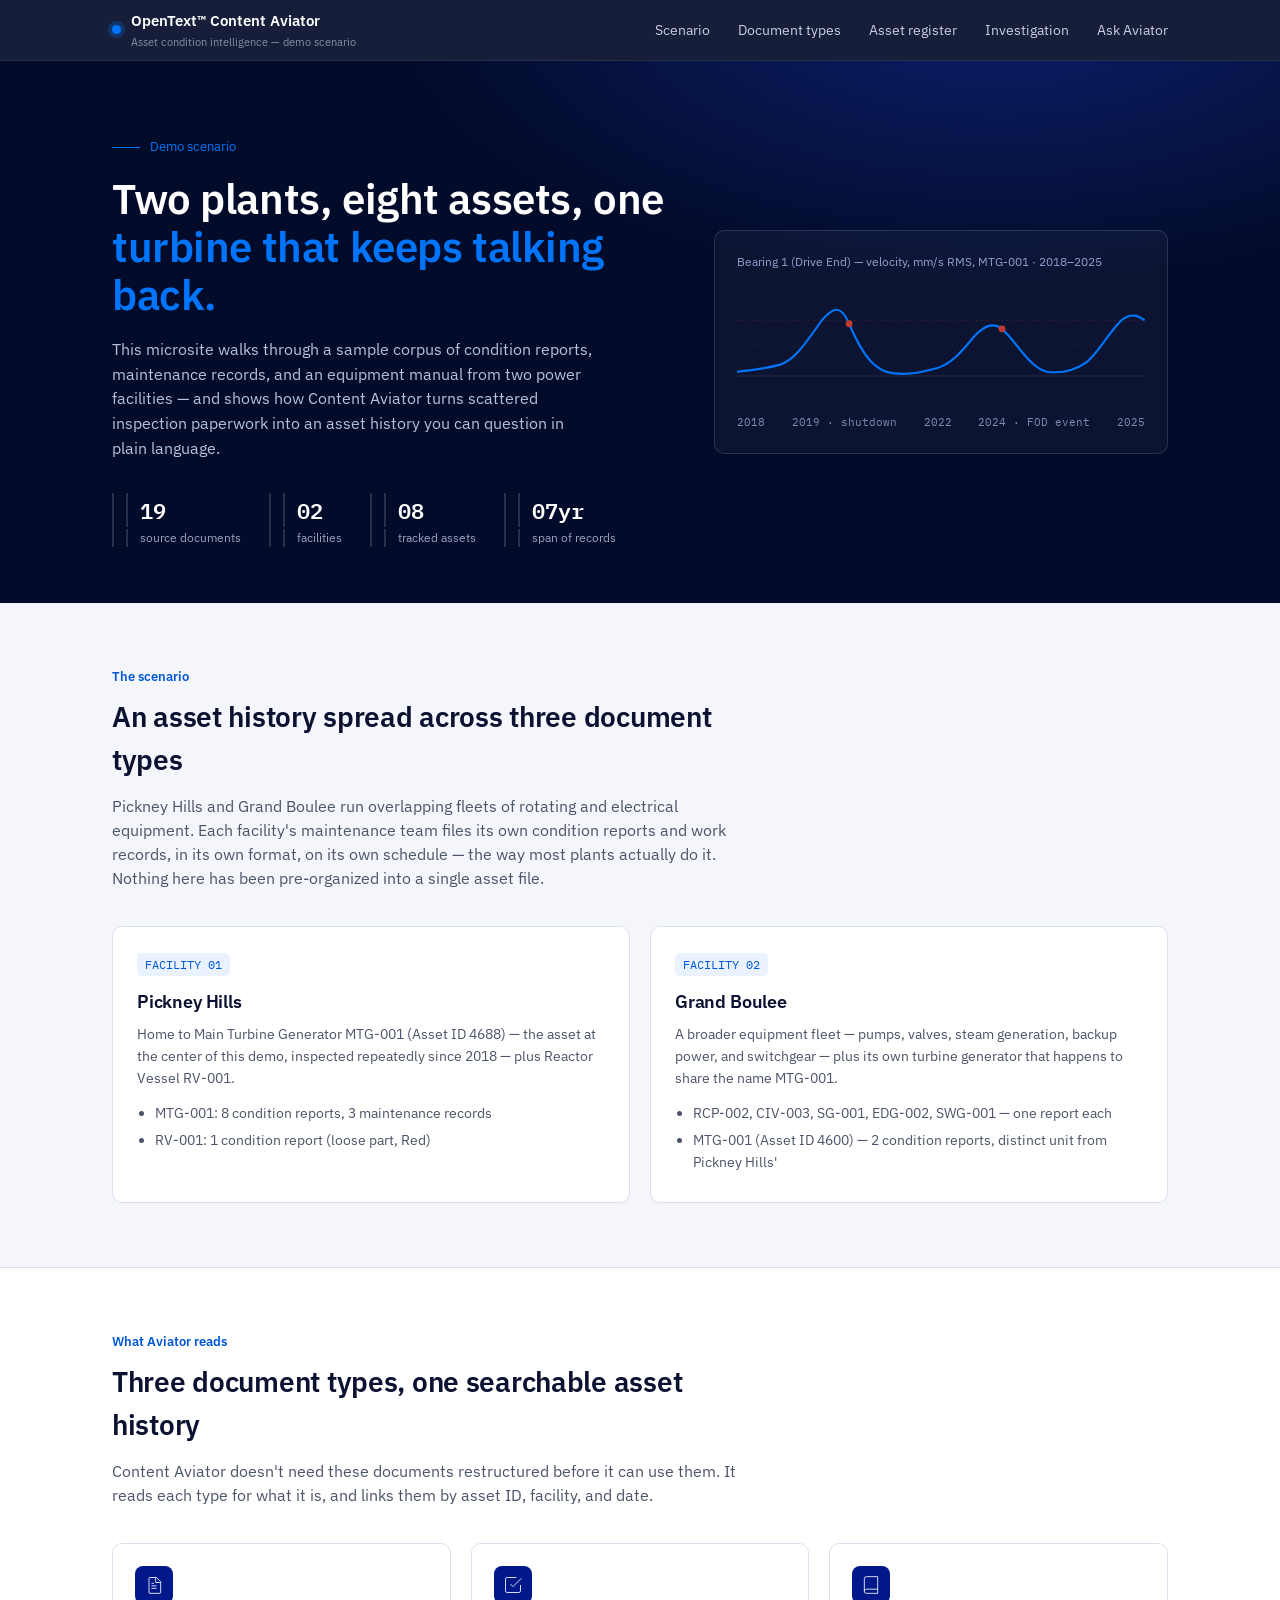
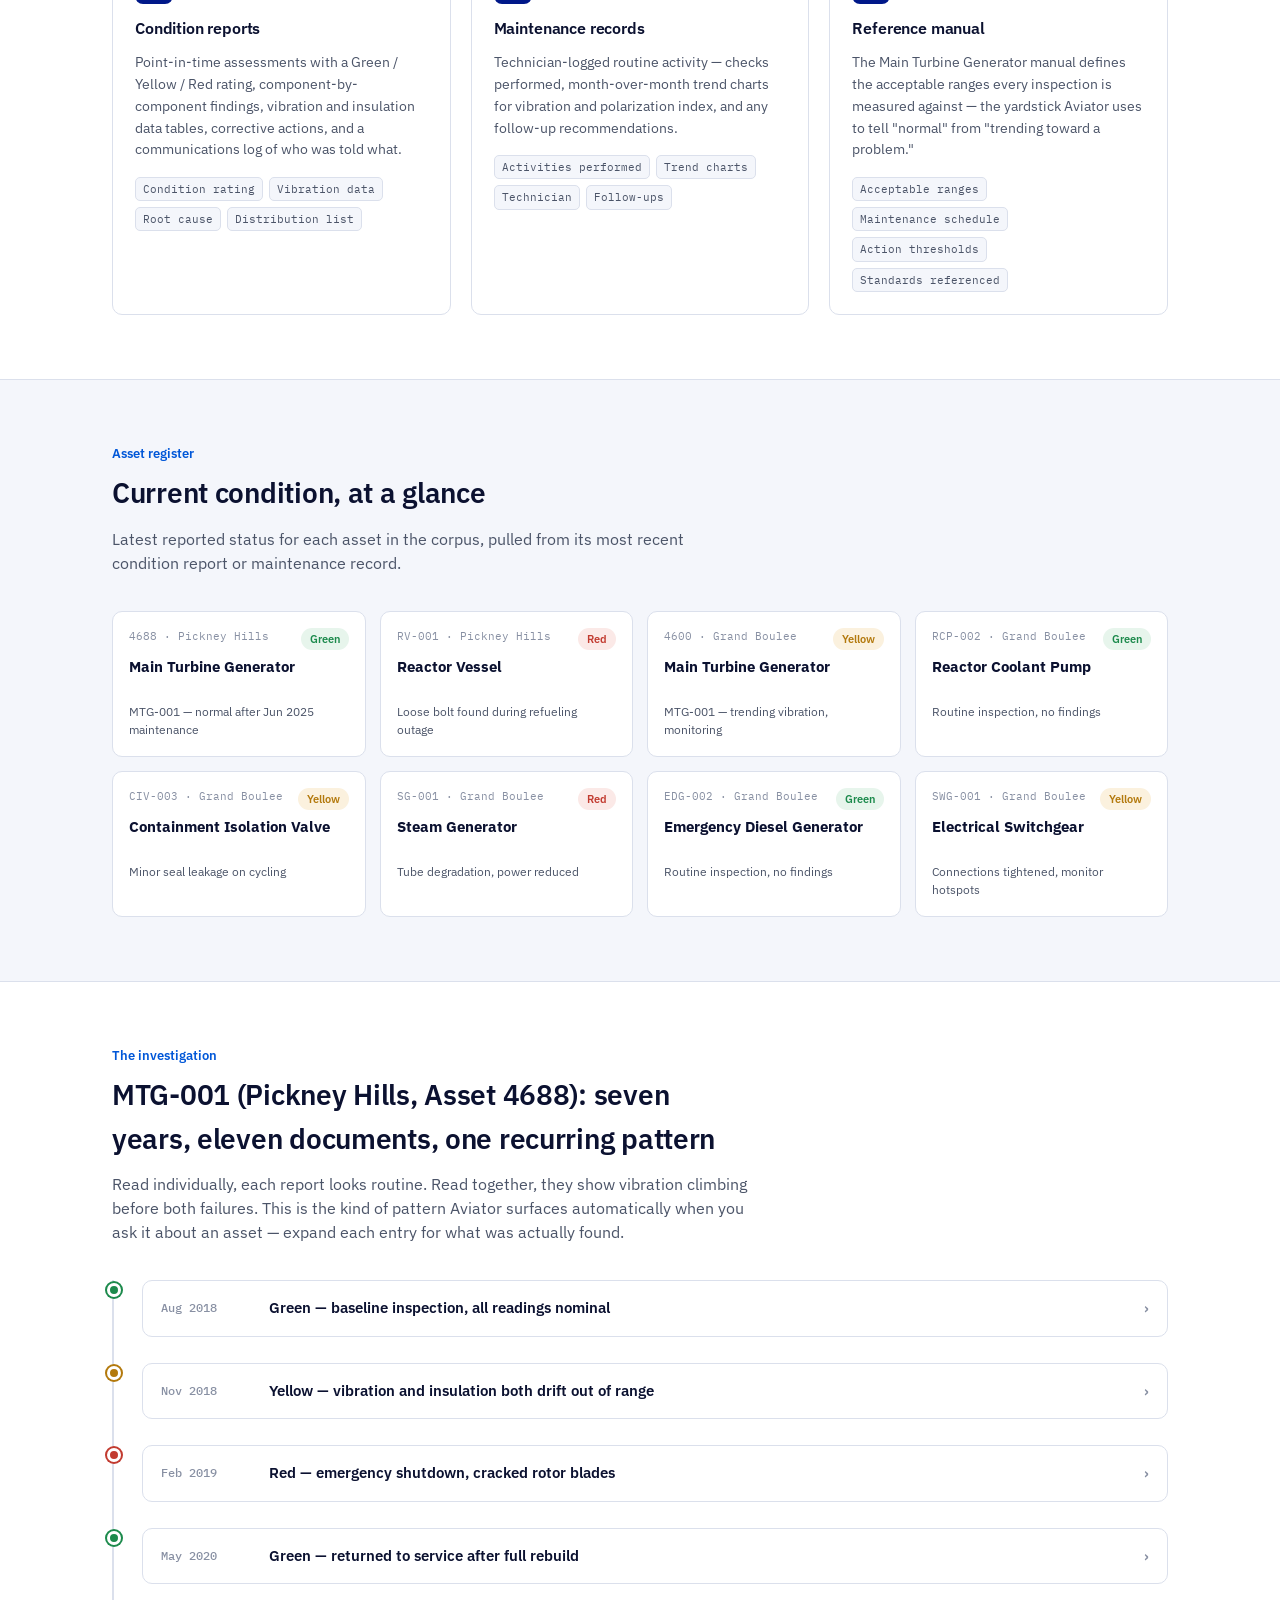
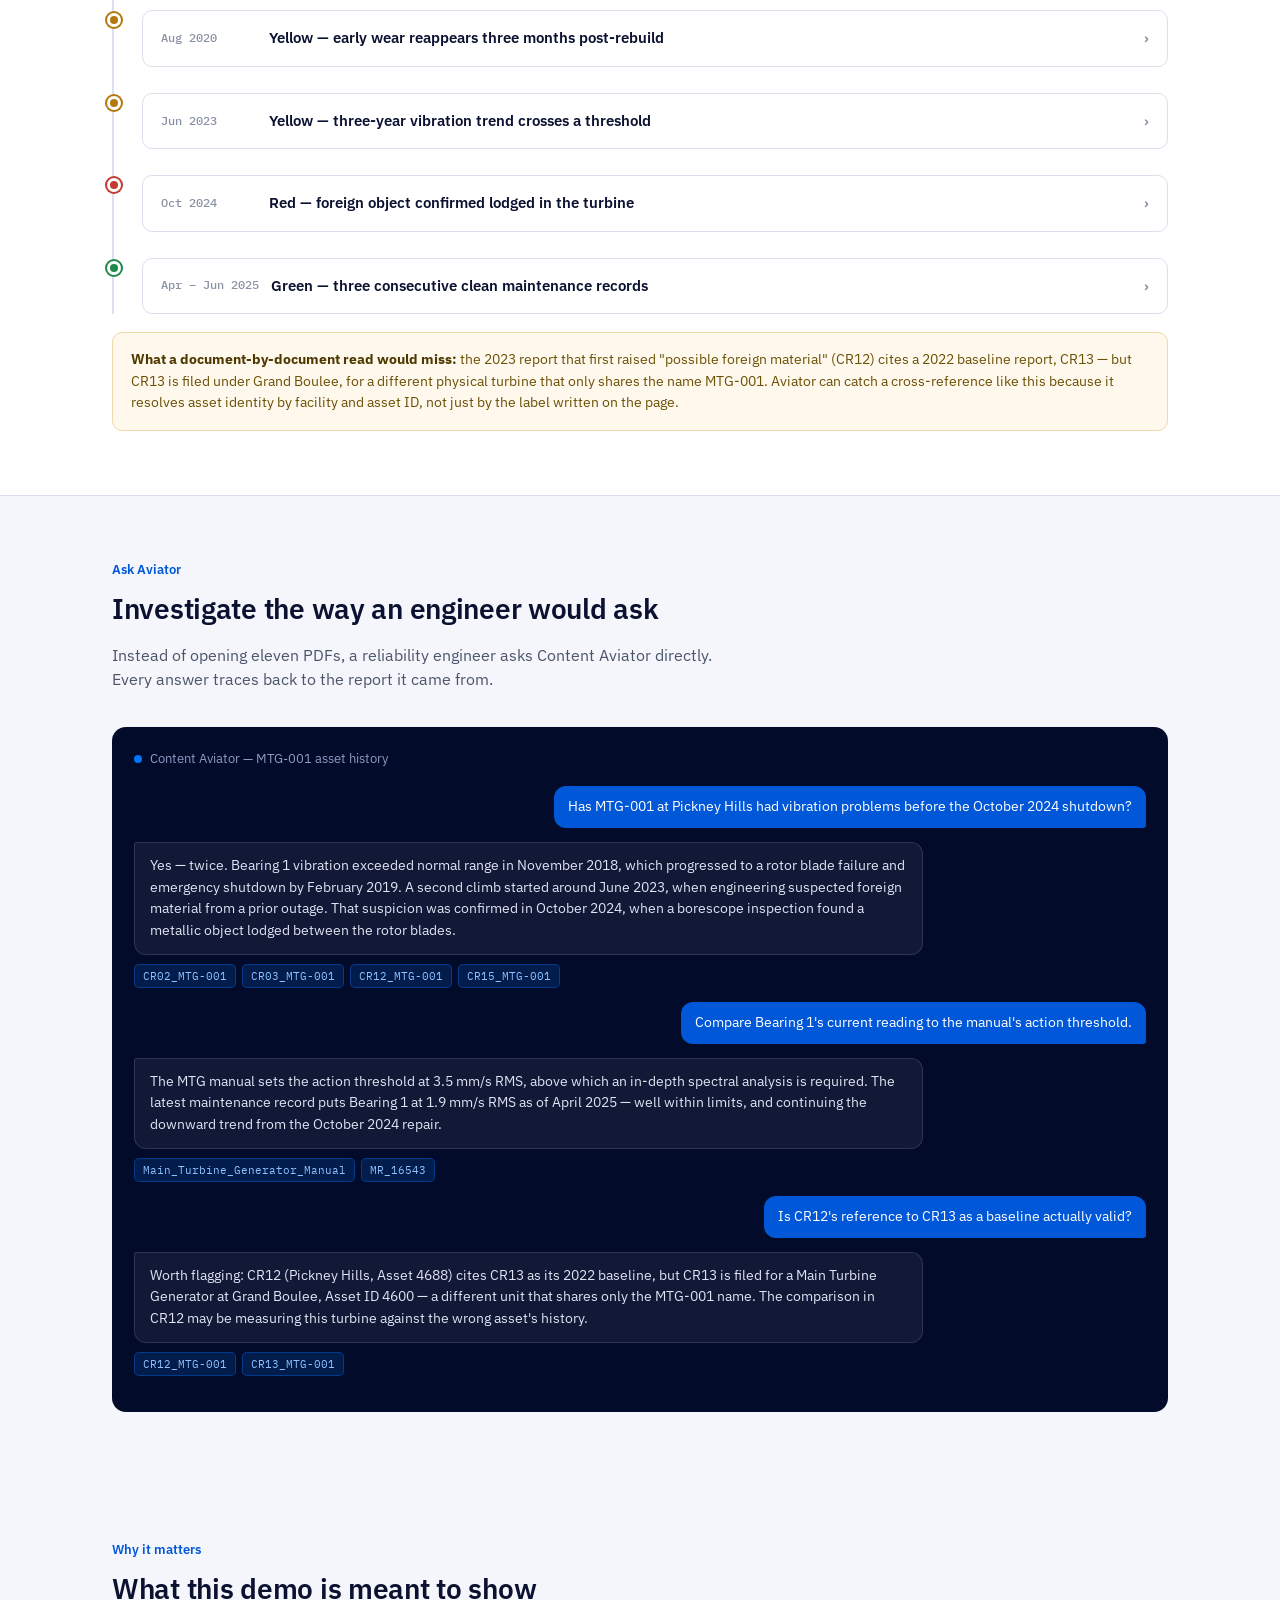
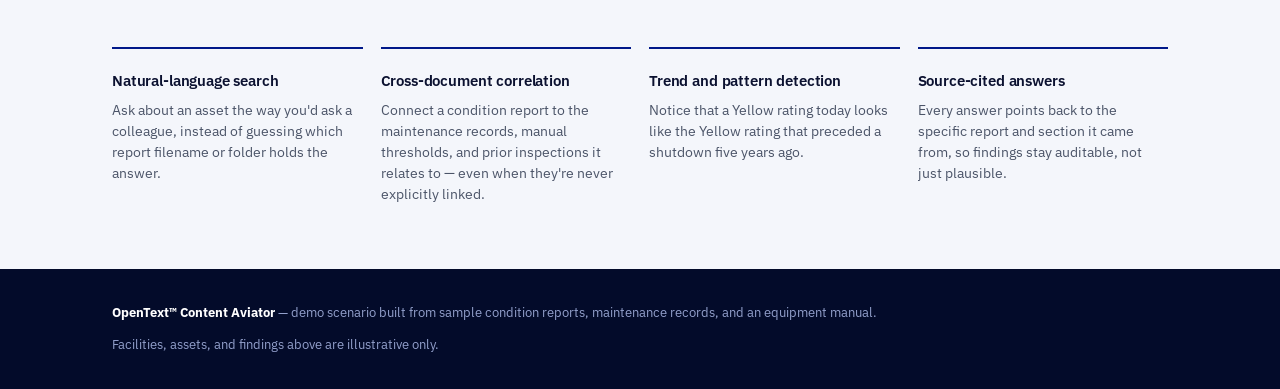
==== aviator-microsite.html @ 958cf238 "Initial commit." ====
<!DOCTYPE html>
<html lang="en">
<head>
<meta charset="UTF-8">
<meta name="viewport" content="width=device-width, initial-scale=1.0">
<title>Content Aviator · Asset Intelligence Demo</title>
<link rel="preconnect" href="https://fonts.googleapis.com">
<link rel="preconnect" href="https://fonts.gstatic.com" crossorigin>
<link href="https://fonts.googleapis.com/css2?family=IBM+Plex+Sans:wght@400;500;600;700&family=IBM+Plex+Mono:wght@400;500;600&display=swap" rel="stylesheet">
<style>
  :root{
    --navy-950:#030b2a;
    --navy-900:#001889;
    --blue-600:#0057d8;
    --blue-500:#0075fc;
    --ink:#0b1130;
    --slate-600:#4b5468;
    --slate-400:#8890a3;
    --slate-200:#dbe0ec;
    --bg:#f4f6fb;
    --panel:#ffffff;
    --green:#1c8a4c;
    --green-bg:#e7f5ec;
    --amber:#b3790c;
    --amber-bg:#fbf1de;
    --red:#c23b30;
    --red-bg:#fbe9e7;
    --radius:10px;
  }
  *{box-sizing:border-box;}
  html{scroll-behavior:smooth;}
  body{
    margin:0;
    font-family:'IBM Plex Sans', sans-serif;
    color:var(--ink);
    background:var(--bg);
    line-height:1.55;
  }
  .mono{font-family:'IBM Plex Mono', monospace;}
  a{color:inherit;}
  img{max-width:100%;}
  .wrap{max-width:1120px;margin:0 auto;padding:0 32px;}
  h1,h2,h3,h4{margin:0;font-weight:600;letter-spacing:-0.01em;}
  p{margin:0;}

  /* NAV */
  .nav{
    position:sticky; top:0; z-index:50;
    background:rgba(3,11,42,0.92);
    backdrop-filter:blur(6px);
    border-bottom:1px solid rgba(255,255,255,0.08);
  }
  .nav .wrap{display:flex; align-items:center; justify-content:space-between; height:60px;}
  .brand{display:flex; align-items:center; gap:10px; color:#fff; font-weight:600; font-size:15px;}
  .brand .dot{width:9px; height:9px; border-radius:50%; background:var(--blue-500); box-shadow:0 0 0 4px rgba(0,117,252,0.25);}
  .brand small{display:block; font-weight:400; color:var(--slate-400); font-size:11px; margin-top:1px;}
  .navlinks{display:flex; gap:28px; font-size:13.5px;}
  .navlinks a{color:#c9cee0; text-decoration:none;}
  .navlinks a:hover{color:#fff;}
  @media (max-width:760px){.navlinks{display:none;}}

  /* HERO */
  .hero{
    background:radial-gradient(1100px 500px at 78% -10%, #0a1f6b 0%, var(--navy-950) 55%), var(--navy-950);
    color:#fff;
    padding:76px 0 56px;
    position:relative;
    overflow:hidden;
  }
  .hero .wrap{display:grid; grid-template-columns:1.1fr 0.9fr; gap:48px; align-items:center;}
  @media (max-width:900px){.hero .wrap{grid-template-columns:1fr;}}
  .eyebrow-line{display:flex;align-items:center;gap:10px;color:var(--blue-500);font-size:13px;margin-bottom:18px;}
  .eyebrow-line .rule{width:28px;height:1px;background:var(--blue-500);}
  .hero h1{font-size:42px; line-height:1.14; max-width:560px;}
  .hero h1 span{color:var(--blue-500);}
  .hero p.sub{margin-top:18px; max-width:480px; color:#b9c0da; font-size:16px;}
  .hero-stats{display:flex; gap:28px; margin-top:32px; flex-wrap:wrap;}
  .hero-stats div{border-left:2px solid rgba(255,255,255,0.15); padding-left:12px;}
  .hero-stats .num{font-family:'IBM Plex Mono',monospace; font-size:22px; font-weight:600;}
  .hero-stats .lbl{font-size:12px; color:#9aa2c0; margin-top:2px;}

  .scope-panel{
    background:rgba(255,255,255,0.04);
    border:1px solid rgba(255,255,255,0.12);
    border-radius:var(--radius);
    padding:22px;
  }
  .scope-panel .cap{font-size:12px; color:#93a0cc; text-transform:none; margin-bottom:14px;}
  .waveform{width:100%; height:120px; display:block;}
  .scope-legend{display:flex; justify-content:space-between; font-family:'IBM Plex Mono',monospace; font-size:11px; color:#7f8ab0; margin-top:8px;}

  /* SECTION shared */
  section{padding:64px 0;}
  .section-head{max-width:640px; margin-bottom:36px;}
  .kicker{font-size:12.5px; color:var(--blue-600); font-weight:600; margin-bottom:8px;}
  .section-head h2{font-size:28px;}
  .section-head p{margin-top:12px; color:var(--slate-600); font-size:15.5px;}

  /* SCENARIO */
  .facility-grid{display:grid; grid-template-columns:1fr 1fr; gap:20px;}
  @media (max-width:760px){.facility-grid{grid-template-columns:1fr;}}
  .facility-card{background:var(--panel); border:1px solid var(--slate-200); border-radius:var(--radius); padding:24px;}
  .facility-card h3{font-size:18px;}
  .facility-card .tag{display:inline-block; font-size:11.5px; font-family:'IBM Plex Mono',monospace; color:var(--blue-600); background:#eaf2ff; padding:3px 8px; border-radius:5px; margin-bottom:12px;}
  .facility-card ul{margin:14px 0 0; padding-left:18px; color:var(--slate-600); font-size:14px;}
  .facility-card li{margin-bottom:5px;}

  /* DOC TYPES */
  .doctype-grid{display:grid; grid-template-columns:repeat(3,1fr); gap:20px;}
  @media (max-width:900px){.doctype-grid{grid-template-columns:1fr;}}
  .doctype-card{background:var(--panel); border:1px solid var(--slate-200); border-radius:var(--radius); padding:22px; display:flex; flex-direction:column; gap:12px;}
  .doctype-card .icon{width:38px;height:38px;border-radius:8px;background:var(--navy-900);display:flex;align-items:center;justify-content:center;}
  .doctype-card .icon svg{width:20px;height:20px;stroke:#fff;fill:none;}
  .doctype-card h4{font-size:16px;}
  .doctype-card p{color:var(--slate-600); font-size:14px;}
  .doctype-card .fields{display:flex; flex-wrap:wrap; gap:6px; margin-top:4px;}
  .doctype-card .fields span{font-family:'IBM Plex Mono',monospace; font-size:10.5px; background:var(--bg); border:1px solid var(--slate-200); color:var(--slate-600); padding:3px 7px; border-radius:5px;}

  /* ASSET REGISTER */
  .asset-grid{display:grid; grid-template-columns:repeat(4,1fr); gap:14px;}
  @media (max-width:900px){.asset-grid{grid-template-columns:repeat(2,1fr);}}
  @media (max-width:560px){.asset-grid{grid-template-columns:1fr;}}
  .asset-card{background:var(--panel); border:1px solid var(--slate-200); border-radius:var(--radius); padding:16px; position:relative;}
  .asset-card .top{display:flex; justify-content:space-between; align-items:flex-start;}
  .asset-card .id{font-family:'IBM Plex Mono',monospace; font-size:11px; color:var(--slate-400);}
  .asset-card h5{font-size:14.5px; margin-top:6px;}
  .asset-card .facility{font-size:12px; color:var(--slate-600); margin-top:2px;}
  .chip{font-size:10.5px; font-weight:600; padding:3px 9px; border-radius:20px; white-space:nowrap;}
  .chip.green{background:var(--green-bg); color:var(--green);}
  .chip.yellow{background:var(--amber-bg); color:var(--amber);}
  .chip.red{background:var(--red-bg); color:var(--red);}

  /* TIMELINE */
  .timeline{position:relative; margin-top:8px; padding-left:28px; border-left:2px solid var(--slate-200);}
  .t-item{position:relative; padding-bottom:26px;}
  .t-item:last-child{padding-bottom:0;}
  .t-dot{position:absolute; left:-35px; top:3px; width:14px; height:14px; border-radius:50%; border:3px solid #fff; box-shadow:0 0 0 2px currentColor;}
  .t-dot.green{color:var(--green); background:var(--green);}
  .t-dot.yellow{color:var(--amber); background:var(--amber);}
  .t-dot.red{color:var(--red); background:var(--red);}
  .t-card{background:var(--panel); border:1px solid var(--slate-200); border-radius:var(--radius); padding:16px 18px;}
  .t-card summary{cursor:pointer; list-style:none; display:flex; justify-content:space-between; align-items:center; gap:12px; font-weight:600; font-size:14.5px;}
  .t-card summary::-webkit-details-marker{display:none;}
  .t-card summary .date{font-family:'IBM Plex Mono',monospace; font-weight:500; font-size:12px; color:var(--slate-400); min-width:96px;}
  .t-card summary .title{flex:1;}
  .t-card summary .arrow{transition:transform .18s ease; color:var(--slate-400);}
  .t-card[open] summary .arrow{transform:rotate(90deg);}
  .t-card .body{margin-top:12px; padding-top:12px; border-top:1px solid var(--slate-200); color:var(--slate-600); font-size:14px;}
  .t-card .body .src{display:inline-block; margin-top:10px; font-family:'IBM Plex Mono',monospace; font-size:11px; color:var(--blue-600); background:#eaf2ff; padding:3px 8px; border-radius:5px;}
  .callout{margin-top:18px; background:#fff8ec; border:1px solid #f0d9a8; border-radius:var(--radius); padding:16px 18px; font-size:14px; color:#6b5006;}
  .callout b{color:#4d3900;}

  /* AVIATOR CHAT */
  .chat-shell{background:var(--navy-950); border-radius:14px; padding:22px; color:#fff;}
  .chat-shell .chat-top{display:flex; align-items:center; gap:8px; margin-bottom:18px; font-size:12.5px; color:#8f9ac2;}
  .chat-shell .chat-top .dot{width:8px;height:8px;border-radius:50%;background:var(--blue-500);}
  .msg{max-width:78%; margin-bottom:14px; font-size:14px;}
  .msg.user{margin-left:auto; text-align:right;}
  .msg.user .bubble{background:var(--blue-600); color:#fff; border-radius:12px 12px 3px 12px; padding:10px 14px; display:inline-block; text-align:left;}
  .msg.bot .bubble{background:rgba(255,255,255,0.06); border:1px solid rgba(255,255,255,0.12); border-radius:3px 12px 12px 12px; padding:12px 15px; color:#dfe3f3;}
  .msg.bot .cites{margin-top:9px; display:flex; gap:6px; flex-wrap:wrap;}
  .msg.bot .cites span{font-family:'IBM Plex Mono',monospace; font-size:10.5px; background:rgba(0,117,252,0.16); color:#8fc2ff; padding:3px 8px; border-radius:5px; border:1px solid rgba(0,117,252,0.35);}

  /* CAPABILITIES */
  .cap-grid{display:grid; grid-template-columns:repeat(4,1fr); gap:18px;}
  @media (max-width:900px){.cap-grid{grid-template-columns:repeat(2,1fr);}}
  @media (max-width:560px){.cap-grid{grid-template-columns:1fr;}}
  .cap-card{padding:20px 0 0; border-top:2px solid var(--navy-900);}
  .cap-card h4{font-size:15px; margin-bottom:8px;}
  .cap-card p{font-size:13.5px; color:var(--slate-600);}

  footer{background:var(--navy-950); color:#93a0cc; padding:34px 0; font-size:13px;}
  footer .wrap{display:flex; justify-content:space-between; align-items:center; flex-wrap:wrap; gap:12px;}
  footer strong{color:#fff;}
</style>
</head>
<body>

<nav class="nav">
  <div class="wrap">
    <div class="brand"><span class="dot"></span><div>OpenText™ Content Aviator<small>Asset condition intelligence — demo scenario</small></div></div>
    <div class="navlinks">
      <a href="#scenario">Scenario</a>
      <a href="#documents">Document types</a>
      <a href="#register">Asset register</a>
      <a href="#timeline">Investigation</a>
      <a href="#ask">Ask Aviator</a>
    </div>
  </div>
</nav>

<header class="hero">
  <div class="wrap">
    <div>
      <div class="eyebrow-line"><span class="rule"></span>Demo scenario</div>
      <h1>Two plants, eight assets, one <span>turbine that keeps talking back.</span></h1>
      <p class="sub">This microsite walks through a sample corpus of condition reports, maintenance records, and an equipment manual from two power facilities — and shows how Content Aviator turns scattered inspection paperwork into an asset history you can question in plain language.</p>
      <div class="hero-stats">
        <div><div class="num">19</div><div class="lbl">source documents</div></div>
        <div><div class="num">02</div><div class="lbl">facilities</div></div>
        <div><div class="num">08</div><div class="lbl">tracked assets</div></div>
        <div><div class="num">07yr</div><div class="lbl">span of records</div></div>
      </div>
    </div>
    <div class="scope-panel">
      <div class="cap">Bearing 1 (Drive End) — velocity, mm/s RMS, MTG-001 · 2018–2025</div>
      <svg class="waveform" viewBox="0 0 480 140" preserveAspectRatio="none">
        <line x1="0" y1="105" x2="480" y2="105" stroke="rgba(255,255,255,0.12)" stroke-width="1"/>
        <line x1="0" y1="70" x2="480" y2="70" stroke="rgba(255,255,255,0.08)" stroke-width="1" stroke-dasharray="2 4"/>
        <line x1="0" y1="40" x2="480" y2="40" stroke="rgba(200,60,45,0.35)" stroke-width="1" stroke-dasharray="2 4"/>
        <!-- trace: readings roughly 2.1,3.2(spike),(post-repair)2.0,2.7,3.1(spike),1.9(repair) -->
        <path d="M0,100 C20,98 35,96 50,92 C70,86 85,60 100,40 C112,26 122,20 132,44 C150,86 165,100 185,102
                 C205,104 220,100 235,96 C255,90 268,72 280,58 C292,46 302,42 312,50 C330,66 345,96 365,100
                 C380,102 395,100 410,90 C425,80 440,50 455,38 C465,32 472,34 480,40"
              fill="none" stroke="#0075fc" stroke-width="2.5"/>
        <circle cx="132" cy="44" r="4" fill="#c23b30"/>
        <circle cx="312" cy="50" r="4" fill="#c23b30"/>
      </svg>
      <div class="scope-legend"><span>2018</span><span>2019 · shutdown</span><span>2022</span><span>2024 · FOD event</span><span>2025</span></div>
    </div>
  </div>
</header>

<main>

  <section id="scenario">
    <div class="wrap">
      <div class="section-head">
        <div class="kicker">The scenario</div>
        <h2>An asset history spread across three document types</h2>
        <p>Pickney Hills and Grand Boulee run overlapping fleets of rotating and electrical equipment. Each facility's maintenance team files its own condition reports and work records, in its own format, on its own schedule — the way most plants actually do it. Nothing here has been pre-organized into a single asset file.</p>
      </div>
      <div class="facility-grid">
        <div class="facility-card">
          <span class="tag">FACILITY 01</span>
          <h3>Pickney Hills</h3>
          <p style="color:var(--slate-600); font-size:14px; margin-top:8px;">Home to Main Turbine Generator MTG-001 (Asset ID 4688) — the asset at the center of this demo, inspected repeatedly since 2018 — plus Reactor Vessel RV-001.</p>
          <ul>
            <li>MTG-001: 8 condition reports, 3 maintenance records</li>
            <li>RV-001: 1 condition report (loose part, Red)</li>
          </ul>
        </div>
        <div class="facility-card">
          <span class="tag">FACILITY 02</span>
          <h3>Grand Boulee</h3>
          <p style="color:var(--slate-600); font-size:14px; margin-top:8px;">A broader equipment fleet — pumps, valves, steam generation, backup power, and switchgear — plus its own turbine generator that happens to share the name MTG-001.</p>
          <ul>
            <li>RCP-002, CIV-003, SG-001, EDG-002, SWG-001 — one report each</li>
            <li>MTG-001 (Asset ID 4600) — 2 condition reports, distinct unit from Pickney Hills'</li>
          </ul>
        </div>
      </div>
    </div>
  </section>

  <section id="documents" style="background:var(--panel); border-top:1px solid var(--slate-200); border-bottom:1px solid var(--slate-200);">
    <div class="wrap">
      <div class="section-head">
        <div class="kicker">What Aviator reads</div>
        <h2>Three document types, one searchable asset history</h2>
        <p>Content Aviator doesn't need these documents restructured before it can use them. It reads each type for what it is, and links them by asset ID, facility, and date.</p>
      </div>
      <div class="doctype-grid">
        <div class="doctype-card">
          <div class="icon"><svg viewBox="0 0 24 24"><path d="M7 3h8l5 5v13a1 1 0 0 1-1 1H7a1 1 0 0 1-1-1V4a1 1 0 0 1 1-1z"/><path d="M14 3v6h6"/><path d="M9 13h6M9 16h6M9 10h3"/></svg></div>
          <h4>Condition reports</h4>
          <p>Point-in-time assessments with a Green / Yellow / Red rating, component-by-component findings, vibration and insulation data tables, corrective actions, and a communications log of who was told what.</p>
          <div class="fields"><span>Condition rating</span><span>Vibration data</span><span>Root cause</span><span>Distribution list</span></div>
        </div>
        <div class="doctype-card">
          <div class="icon"><svg viewBox="0 0 24 24"><path d="M9 11l3 3L22 4"/><path d="M21 12v7a2 2 0 0 1-2 2H5a2 2 0 0 1-2-2V5a2 2 0 0 1 2-2h11"/></svg></div>
          <h4>Maintenance records</h4>
          <p>Technician-logged routine activity — checks performed, month-over-month trend charts for vibration and polarization index, and any follow-up recommendations.</p>
          <div class="fields"><span>Activities performed</span><span>Trend charts</span><span>Technician</span><span>Follow-ups</span></div>
        </div>
        <div class="doctype-card">
          <div class="icon"><svg viewBox="0 0 24 24"><path d="M4 19.5A2.5 2.5 0 0 1 6.5 17H20"/><path d="M6.5 2H20v20H6.5A2.5 2.5 0 0 1 4 19.5v-15A2.5 2.5 0 0 1 6.5 2z"/></svg></div>
          <h4>Reference manual</h4>
          <p>The Main Turbine Generator manual defines the acceptable ranges every inspection is measured against — the yardstick Aviator uses to tell "normal" from "trending toward a problem."</p>
          <div class="fields"><span>Acceptable ranges</span><span>Maintenance schedule</span><span>Action thresholds</span><span>Standards referenced</span></div>
        </div>
      </div>
    </div>
  </section>

  <section id="register">
    <div class="wrap">
      <div class="section-head">
        <div class="kicker">Asset register</div>
        <h2>Current condition, at a glance</h2>
        <p>Latest reported status for each asset in the corpus, pulled from its most recent condition report or maintenance record.</p>
      </div>
      <div class="asset-grid">
        <div class="asset-card"><div class="top"><span class="id">4688 · Pickney Hills</span><span class="chip green">Green</span></div><h5>Main Turbine Generator</h5><div class="facility">MTG-001 — normal after Jun 2025 maintenance</div></div>
        <div class="asset-card"><div class="top"><span class="id">RV-001 · Pickney Hills</span><span class="chip red">Red</span></div><h5>Reactor Vessel</h5><div class="facility">Loose bolt found during refueling outage</div></div>
        <div class="asset-card"><div class="top"><span class="id">4600 · Grand Boulee</span><span class="chip yellow">Yellow</span></div><h5>Main Turbine Generator</h5><div class="facility">MTG-001 — trending vibration, monitoring</div></div>
        <div class="asset-card"><div class="top"><span class="id">RCP-002 · Grand Boulee</span><span class="chip green">Green</span></div><h5>Reactor Coolant Pump</h5><div class="facility">Routine inspection, no findings</div></div>
        <div class="asset-card"><div class="top"><span class="id">CIV-003 · Grand Boulee</span><span class="chip yellow">Yellow</span></div><h5>Containment Isolation Valve</h5><div class="facility">Minor seal leakage on cycling</div></div>
        <div class="asset-card"><div class="top"><span class="id">SG-001 · Grand Boulee</span><span class="chip red">Red</span></div><h5>Steam Generator</h5><div class="facility">Tube degradation, power reduced</div></div>
        <div class="asset-card"><div class="top"><span class="id">EDG-002 · Grand Boulee</span><span class="chip green">Green</span></div><h5>Emergency Diesel Generator</h5><div class="facility">Routine inspection, no findings</div></div>
        <div class="asset-card"><div class="top"><span class="id">SWG-001 · Grand Boulee</span><span class="chip yellow">Yellow</span></div><h5>Electrical Switchgear</h5><div class="facility">Connections tightened, monitor hotspots</div></div>
      </div>
    </div>
  </section>

  <section id="timeline" style="background:var(--panel); border-top:1px solid var(--slate-200); border-bottom:1px solid var(--slate-200);">
    <div class="wrap">
      <div class="section-head">
        <div class="kicker">The investigation</div>
        <h2>MTG-001 (Pickney Hills, Asset 4688): seven years, eleven documents, one recurring pattern</h2>
        <p>Read individually, each report looks routine. Read together, they show vibration climbing before both failures. This is the kind of pattern Aviator surfaces automatically when you ask it about an asset — expand each entry for what was actually found.</p>
      </div>

      <div class="timeline">
        <div class="t-item"><span class="t-dot green"></span>
          <details class="t-card"><summary><span class="date">Aug 2018</span><span class="title">Green — baseline inspection, all readings nominal</span><span class="arrow">›</span></summary>
            <div class="body">Rotor blades, stator windings, bearings, and seals all within normal limits. Bearing 1 vibration: 2.1 mm/s RMS. Establishes the healthy baseline everything after it is measured against.<span class="src">CR01_MTG-001</span></div>
          </details>
        </div>
        <div class="t-item"><span class="t-dot yellow"></span>
          <details class="t-card"><summary><span class="date">Nov 2018</span><span class="title">Yellow — vibration and insulation both drift out of range</span><span class="arrow">›</span></summary>
            <div class="body">Bearing 1 vibration rises to 3.2 mm/s RMS; stator insulation resistance drops below the acceptable threshold on all three phases. Follow-up testing and a heat-exchanger cleaning are scheduled.<span class="src">CR02_MTG-001</span></div>
          </details>
        </div>
        <div class="t-item"><span class="t-dot red"></span>
          <details class="t-card"><summary><span class="date">Feb 2019</span><span class="title">Red — emergency shutdown, cracked rotor blades</span><span class="arrow">›</span></summary>
            <div class="body">The Yellow trend from November progressed to visible cracks in multiple rotor blades, overheated stator insulation, and cavitation damage in the cooling system. Unit shut down; full rotor, stator, and bearing replacement ordered.<span class="src">CR03_MTG-001</span></div>
          </details>
        </div>
        <div class="t-item"><span class="t-dot green"></span>
          <details class="t-card"><summary><span class="date">May 2020</span><span class="title">Green — returned to service after full rebuild</span><span class="arrow">›</span></summary>
            <div class="body">Rotor, stator windings, bearings, seals, and control software all replaced or renewed. Commissioning tests confirm the unit meets acceptance criteria before return to service.<span class="src">CR04_MTG-001</span></div>
          </details>
        </div>
        <div class="t-item"><span class="t-dot yellow"></span>
          <details class="t-card"><summary><span class="date">Aug 2020</span><span class="title">Yellow — early wear reappears three months post-rebuild</span><span class="arrow">›</span></summary>
            <div class="body">Modest vibration increase and a seal beginning to leak. Still within limits, but the maintenance team schedules closer monitoring rather than waiting for the next routine cycle.<span class="src">CR05_MTG-001</span></div>
          </details>
        </div>
        <div class="t-item"><span class="t-dot yellow"></span>
          <details class="t-card"><summary><span class="date">Jun 2023</span><span class="title">Yellow — three-year vibration trend crosses a threshold</span><span class="arrow">›</span></summary>
            <div class="body">Bearing 1 vibration has climbed from 2.0 to 2.7 mm/s RMS since the 2022 baseline; borescope inspection finds minor discoloration and deposits, but no cracking. Engineering flags possible foreign material introduced during a prior outage — a hypothesis that turns out to matter.<span class="src">CR12_MTG-001</span></div>
          </details>
        </div>
        <div class="t-item"><span class="t-dot red"></span>
          <details class="t-card"><summary><span class="date">Oct 2024</span><span class="title">Red — foreign object confirmed lodged in the turbine</span><span class="arrow">›</span></summary>
            <div class="body">Vibration in the low-pressure section spikes again. Borescope inspection recovers a metallic object between rotor blades, consistent with the foreign-material hypothesis raised sixteen months earlier. Preliminary finding: it likely entered during a prior maintenance outage.<span class="src">CR15_MTG-001</span></div>
          </details>
        </div>
        <div class="t-item"><span class="t-dot green"></span>
          <details class="t-card"><summary><span class="date">Apr – Jun 2025</span><span class="title">Green — three consecutive clean maintenance records</span><span class="arrow">›</span></summary>
            <div class="body">Following repair, Bearing 1 vibration trends back down (2.3 → 2.1 → 1.9 mm/s RMS across April and May), and June's inspection reports no findings at all — the asset stabilizes.<span class="src">MR_16543 · MR_23332 · MR_30908</span></div>
          </details>
        </div>
      </div>

      <div class="callout"><b>What a document-by-document read would miss:</b> the 2023 report that first raised "possible foreign material" (CR12) cites a 2022 baseline report, CR13 — but CR13 is filed under Grand Boulee, for a different physical turbine that only shares the name MTG-001. Aviator can catch a cross-reference like this because it resolves asset identity by facility and asset ID, not just by the label written on the page.</div>
    </div>
  </section>

  <section id="ask">
    <div class="wrap">
      <div class="section-head">
        <div class="kicker">Ask Aviator</div>
        <h2>Investigate the way an engineer would ask</h2>
        <p>Instead of opening eleven PDFs, a reliability engineer asks Content Aviator directly. Every answer traces back to the report it came from.</p>
      </div>
      <div class="chat-shell">
        <div class="chat-top"><span class="dot"></span>Content Aviator — MTG-001 asset history</div>

        <div class="msg user"><div class="bubble">Has MTG-001 at Pickney Hills had vibration problems before the October 2024 shutdown?</div></div>
        <div class="msg bot">
          <div class="bubble">Yes — twice. Bearing 1 vibration exceeded normal range in November 2018, which progressed to a rotor blade failure and emergency shutdown by February 2019. A second climb started around June 2023, when engineering suspected foreign material from a prior outage. That suspicion was confirmed in October 2024, when a borescope inspection found a metallic object lodged between the rotor blades.</div>
          <div class="cites"><span>CR02_MTG-001</span><span>CR03_MTG-001</span><span>CR12_MTG-001</span><span>CR15_MTG-001</span></div>
        </div>

        <div class="msg user"><div class="bubble">Compare Bearing 1's current reading to the manual's action threshold.</div></div>
        <div class="msg bot">
          <div class="bubble">The MTG manual sets the action threshold at 3.5 mm/s RMS, above which an in-depth spectral analysis is required. The latest maintenance record puts Bearing 1 at 1.9 mm/s RMS as of April 2025 — well within limits, and continuing the downward trend from the October 2024 repair.</div>
          <div class="cites"><span>Main_Turbine_Generator_Manual</span><span>MR_16543</span></div>
        </div>

        <div class="msg user"><div class="bubble">Is CR12's reference to CR13 as a baseline actually valid?</div></div>
        <div class="msg bot">
          <div class="bubble">Worth flagging: CR12 (Pickney Hills, Asset 4688) cites CR13 as its 2022 baseline, but CR13 is filed for a Main Turbine Generator at Grand Boulee, Asset ID 4600 — a different unit that shares only the MTG-001 name. The comparison in CR12 may be measuring this turbine against the wrong asset's history.</div>
          <div class="cites"><span>CR12_MTG-001</span><span>CR13_MTG-001</span></div>
        </div>
      </div>
    </div>
  </section>

  <section>
    <div class="wrap">
      <div class="section-head">
        <div class="kicker">Why it matters</div>
        <h2>What this demo is meant to show</h2>
      </div>
      <div class="cap-grid">
        <div class="cap-card">
          <h4>Natural-language search</h4>
          <p>Ask about an asset the way you'd ask a colleague, instead of guessing which report filename or folder holds the answer.</p>
        </div>
        <div class="cap-card">
          <h4>Cross-document correlation</h4>
          <p>Connect a condition report to the maintenance records, manual thresholds, and prior inspections it relates to — even when they're never explicitly linked.</p>
        </div>
        <div class="cap-card">
          <h4>Trend and pattern detection</h4>
          <p>Notice that a Yellow rating today looks like the Yellow rating that preceded a shutdown five years ago.</p>
        </div>
        <div class="cap-card">
          <h4>Source-cited answers</h4>
          <p>Every answer points back to the specific report and section it came from, so findings stay auditable, not just plausible.</p>
        </div>
      </div>
    </div>
  </section>

</main>

<footer>
  <div class="wrap">
    <div><strong>OpenText™ Content Aviator</strong> — demo scenario built from sample condition reports, maintenance records, and an equipment manual.</div>
    <div>Facilities, assets, and findings above are illustrative only.</div>
  </div>
</footer>

</body>
</html>
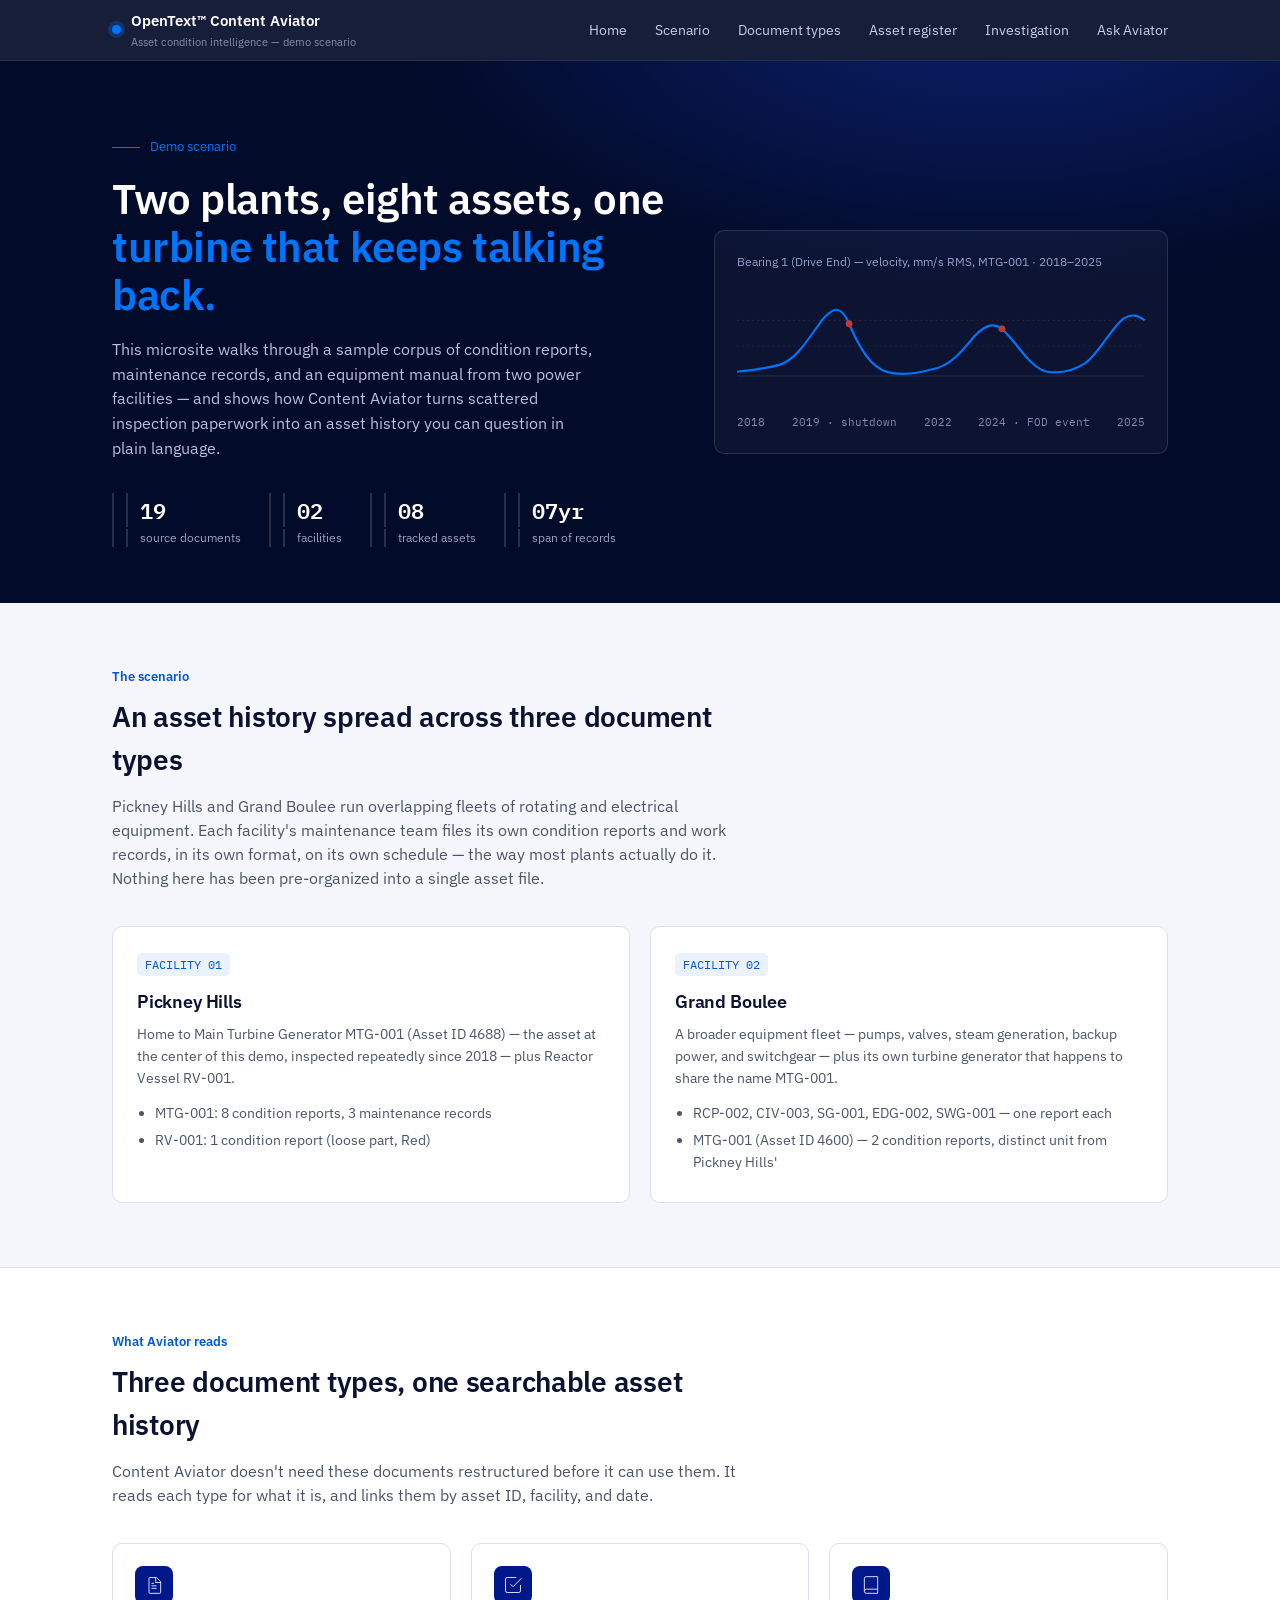
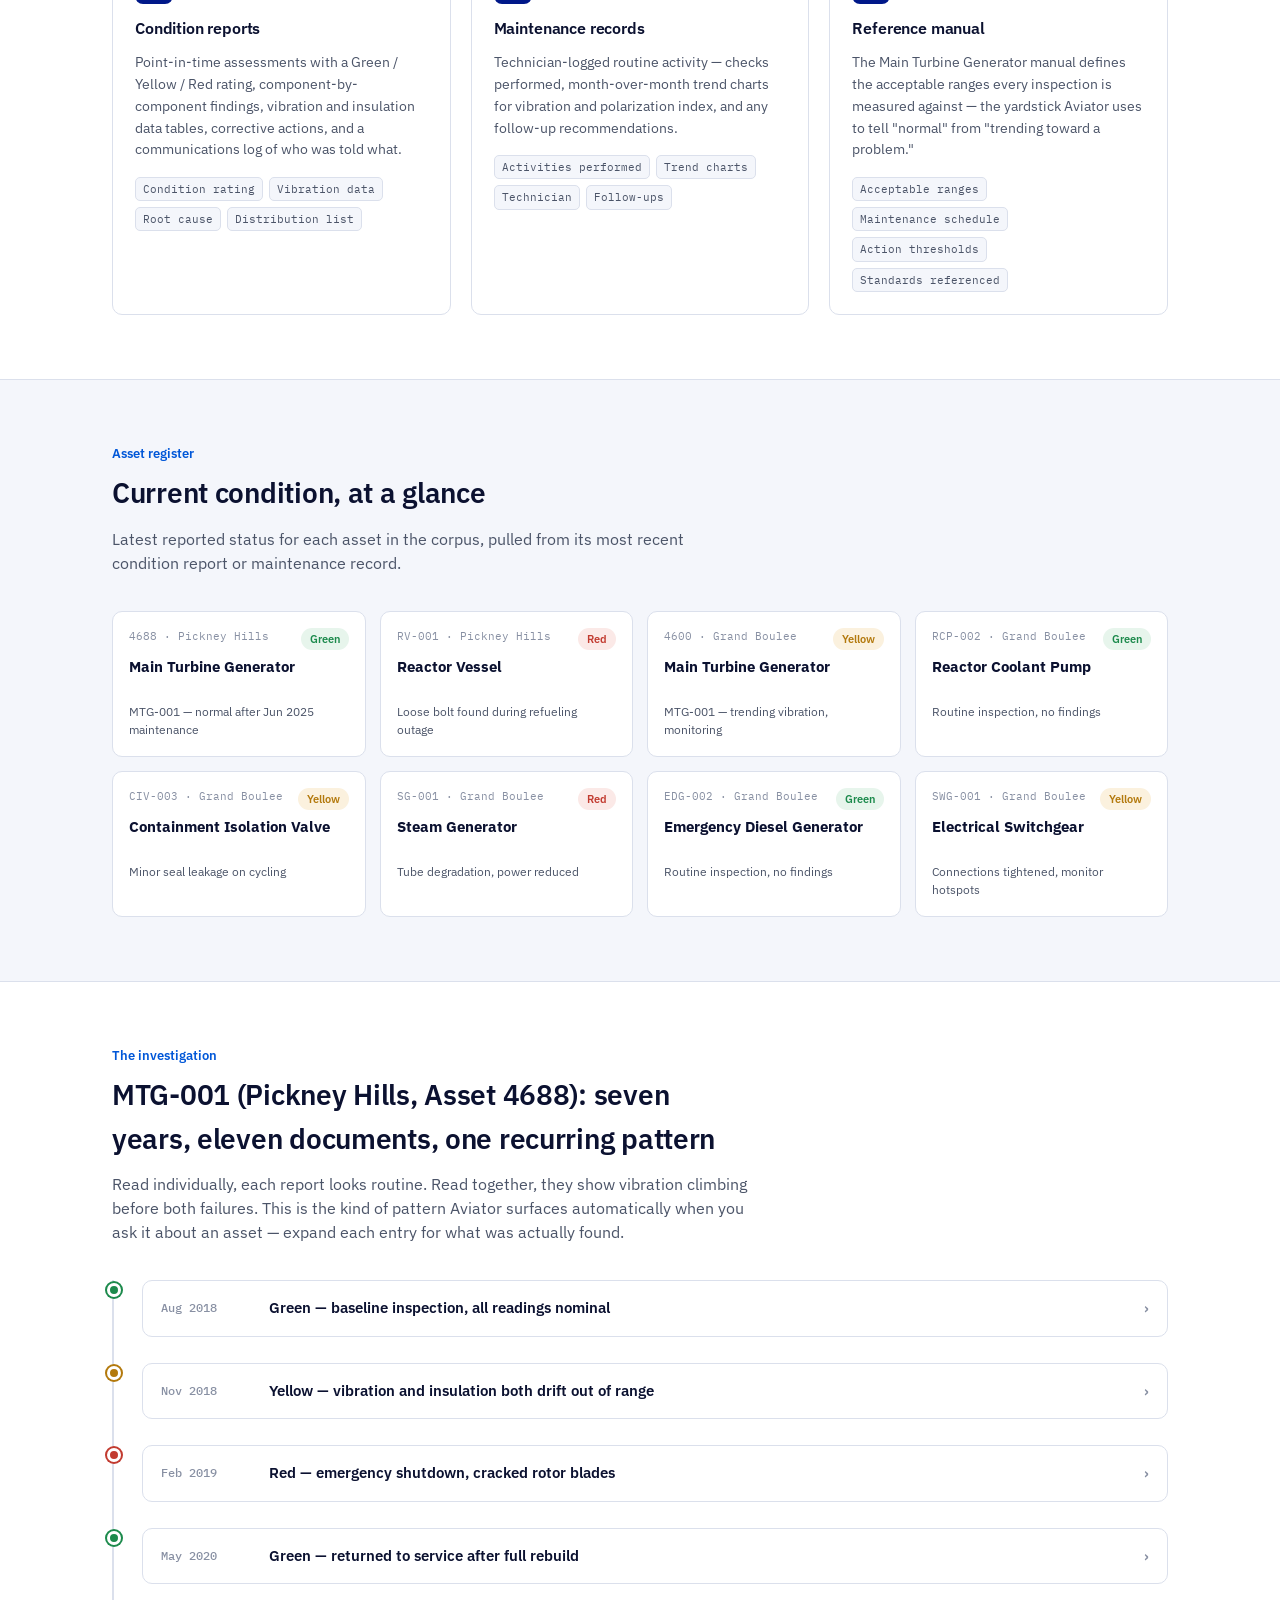
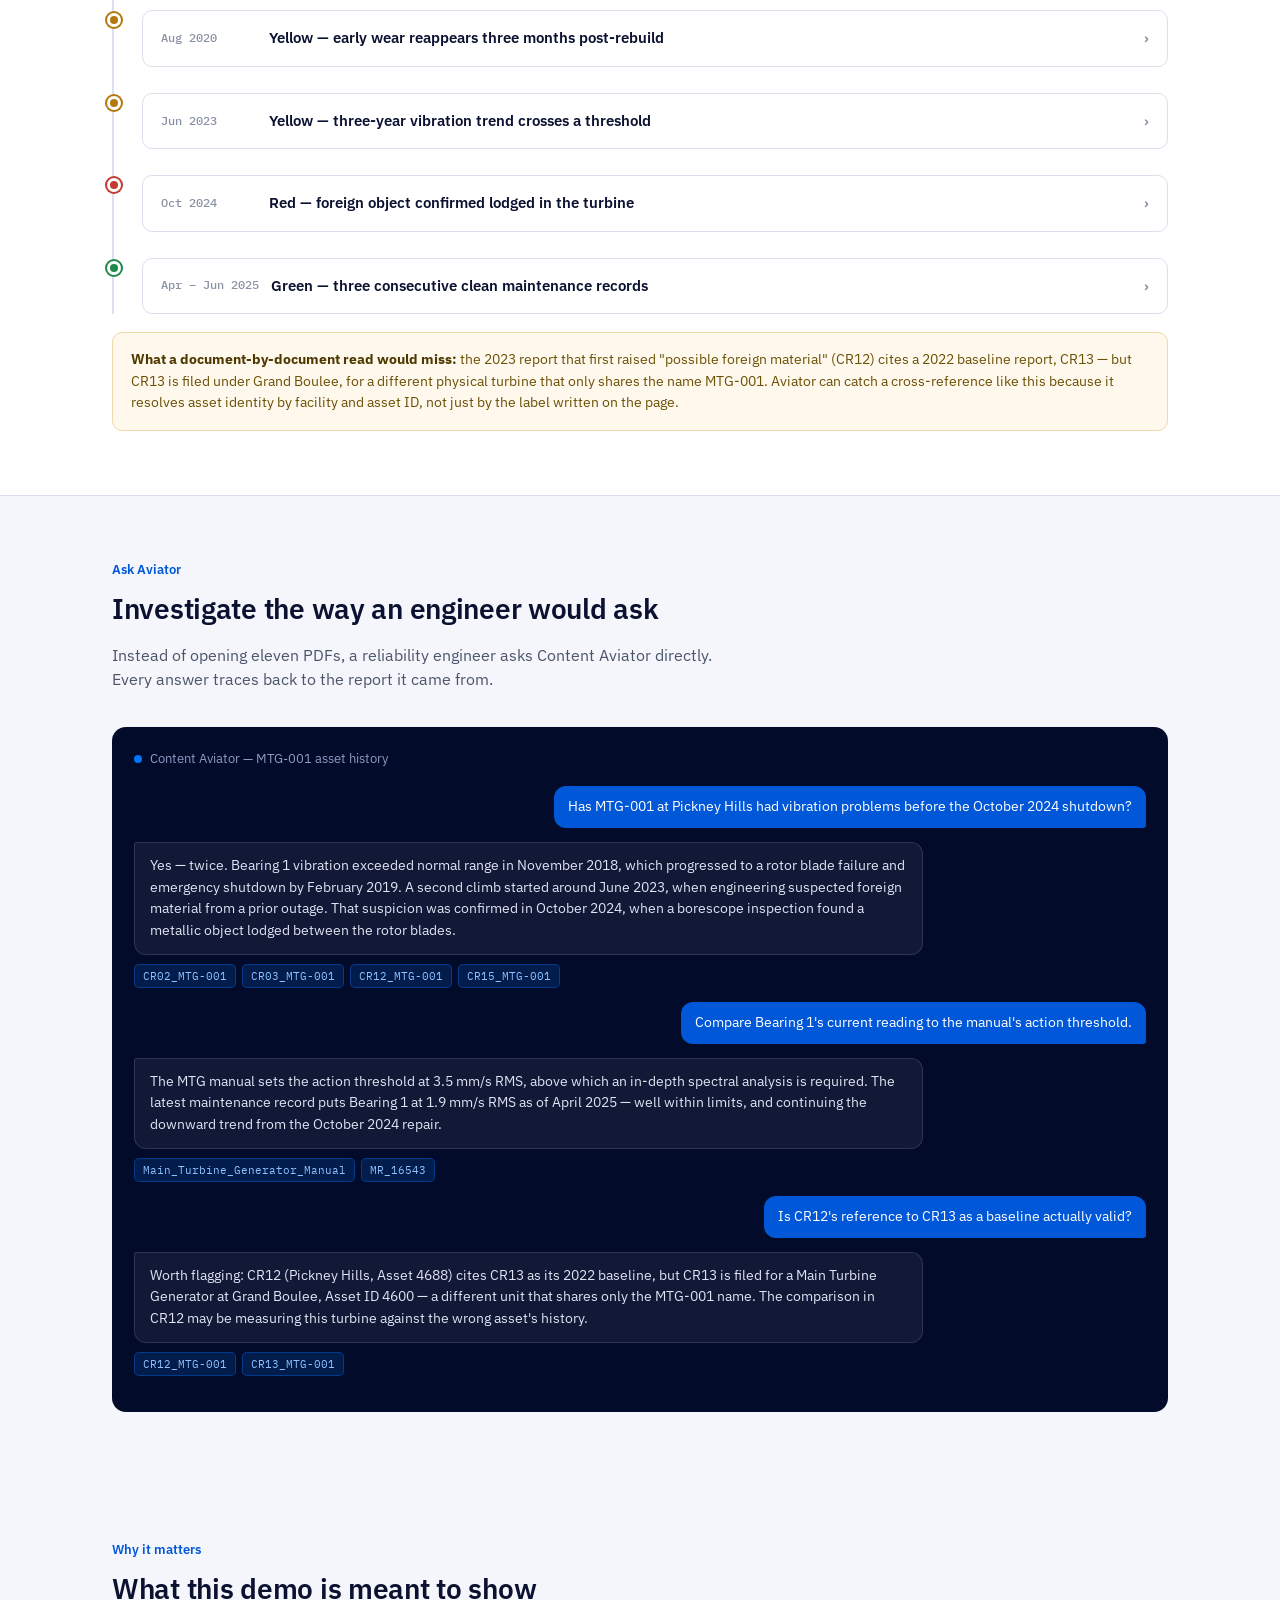
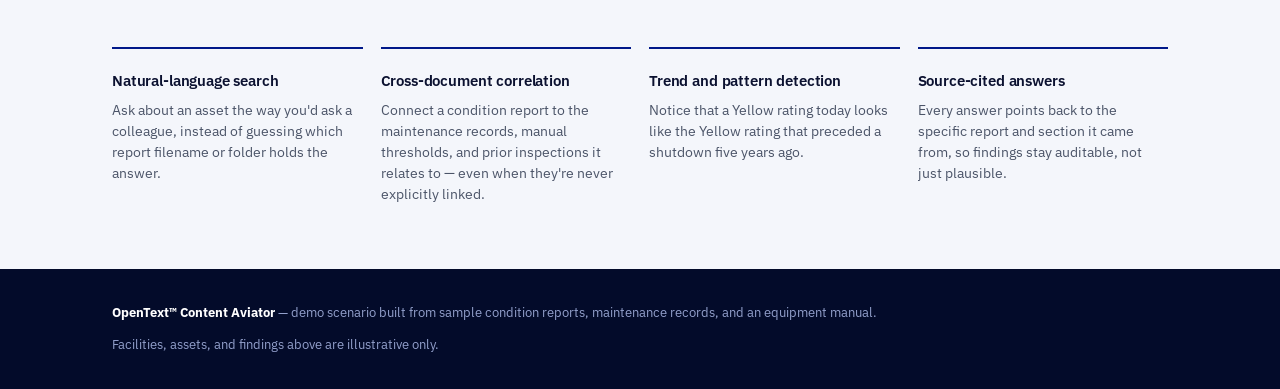
==== commit aa4f67db: "Added a Home link in demos nav." ====
--- a/aviator-microsite.html
+++ b/aviator-microsite.html
@@ -180,6 +180,7 @@
   <div class="wrap">
     <div class="brand"><span class="dot"></span><div>OpenText™ Content Aviator<small>Asset condition intelligence — demo scenario</small></div></div>
     <div class="navlinks">
+      <a href="index.html">Home</a>
       <a href="#scenario">Scenario</a>
       <a href="#documents">Document types</a>
       <a href="#register">Asset register</a>
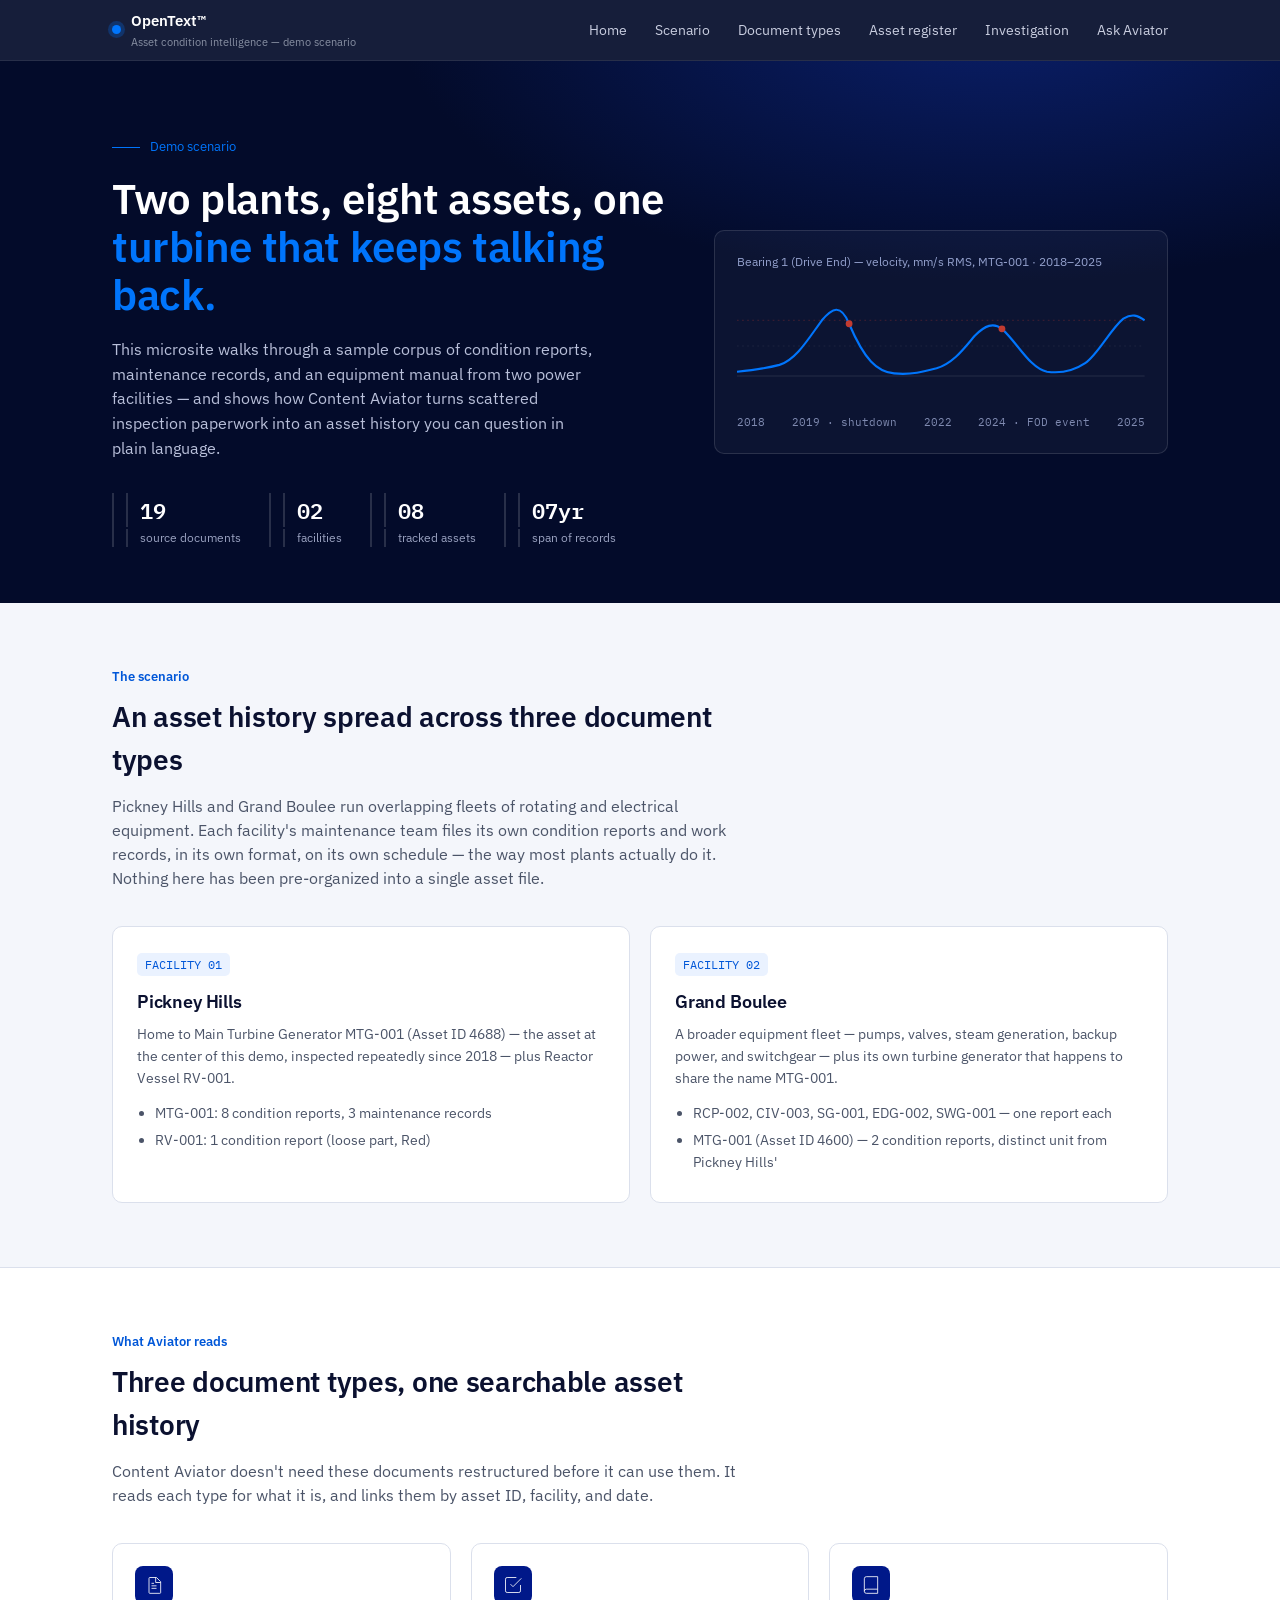
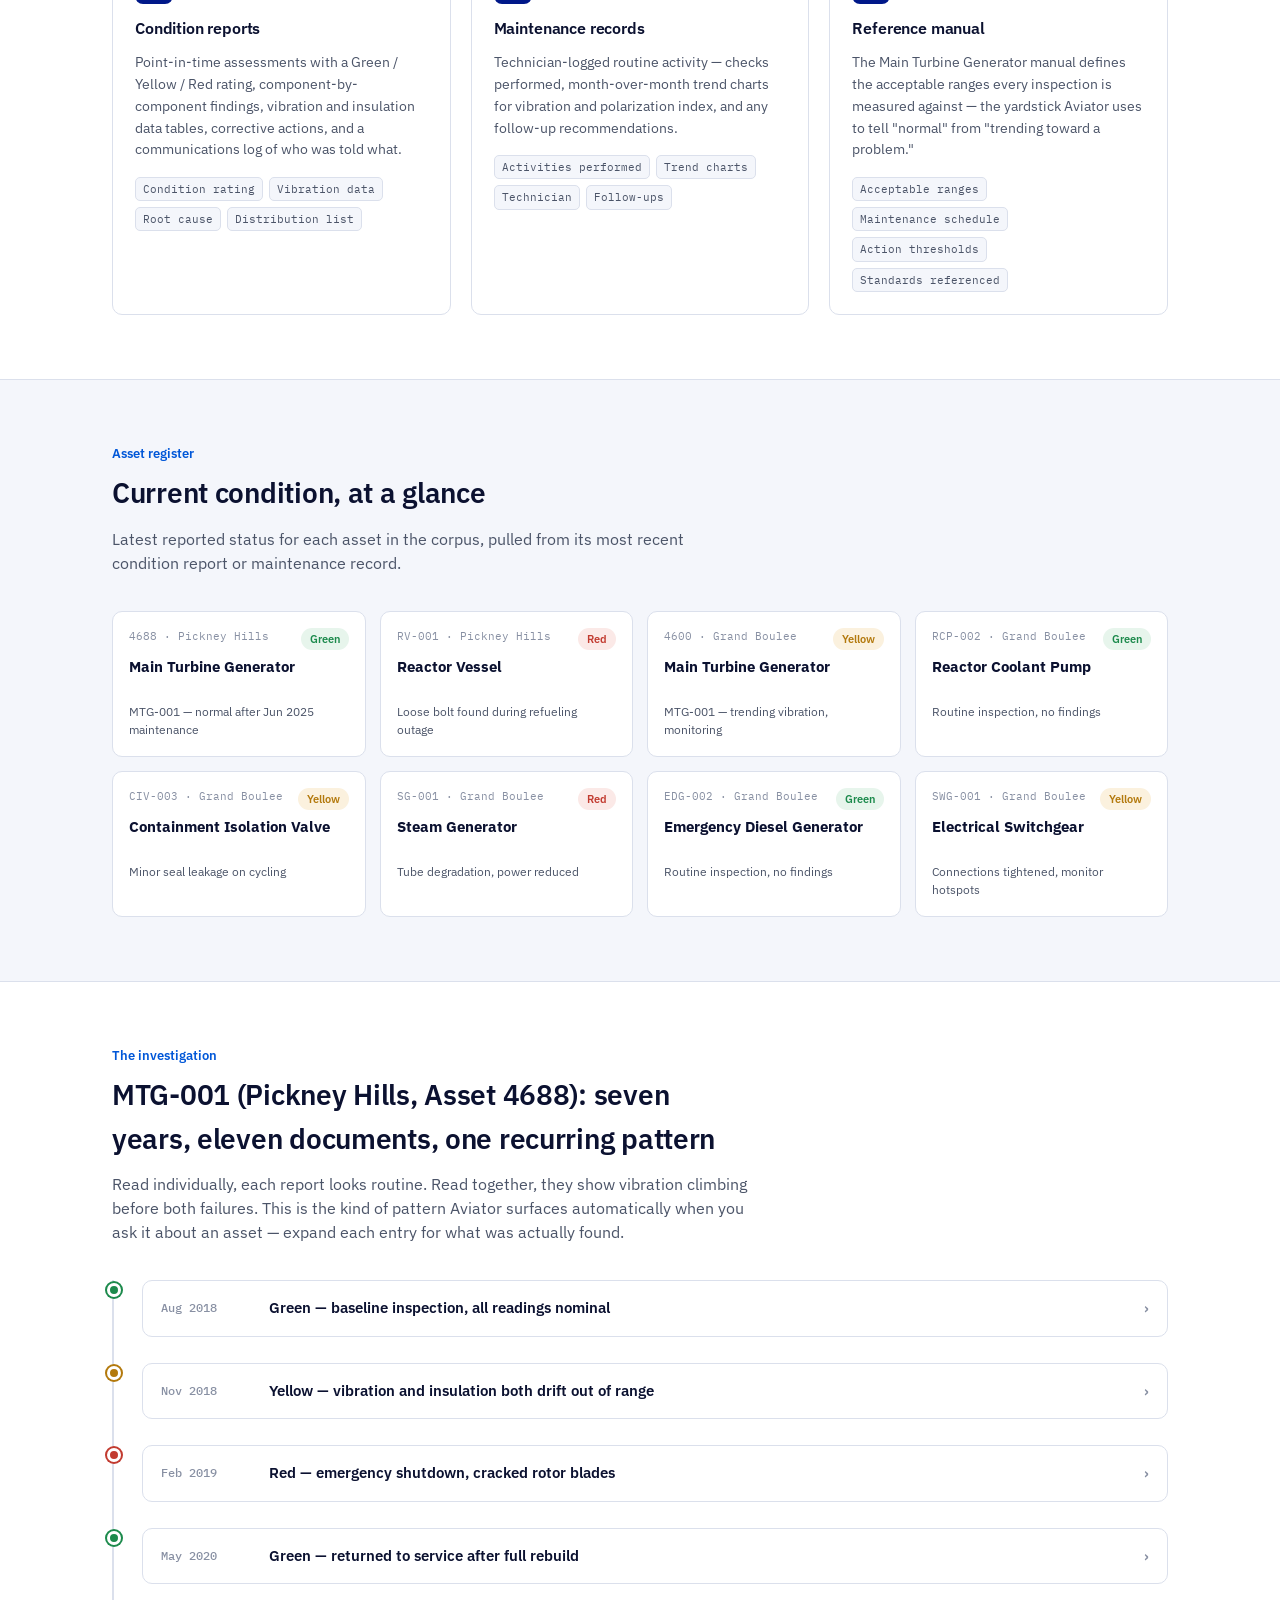
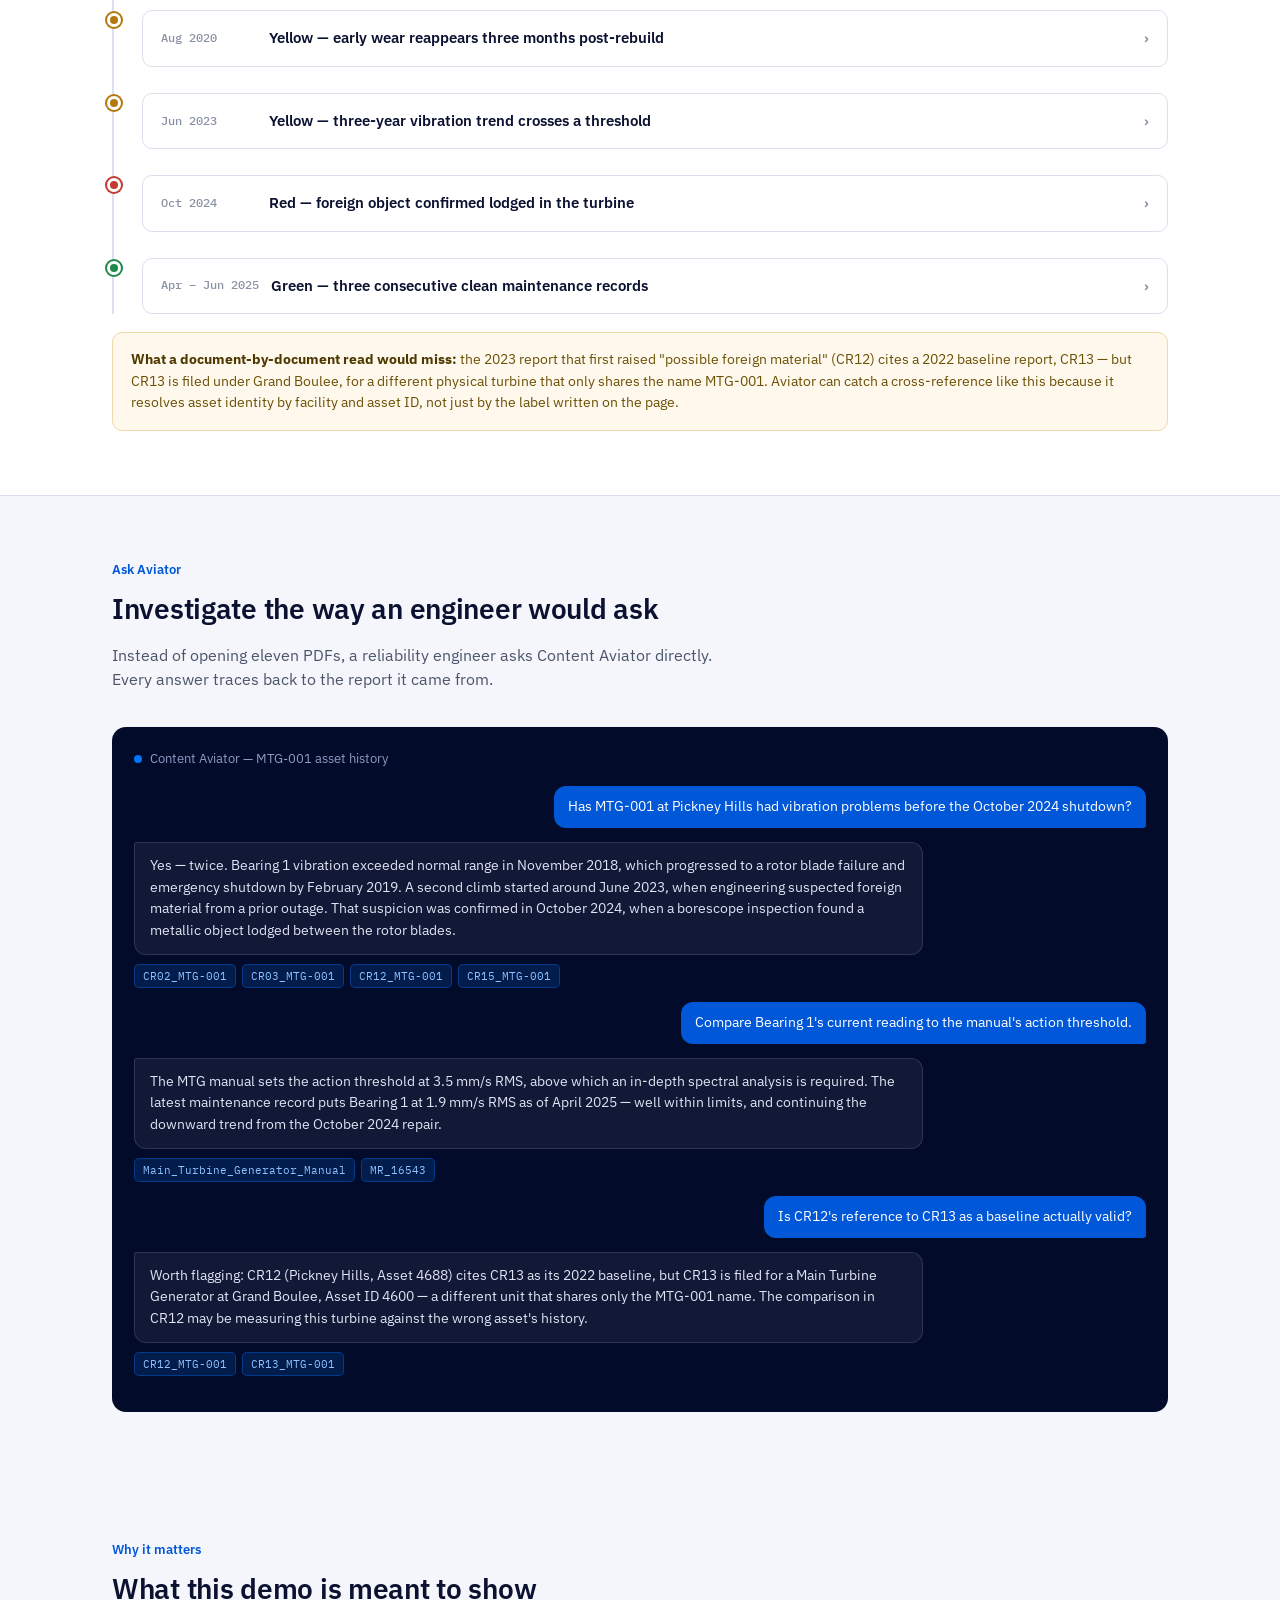
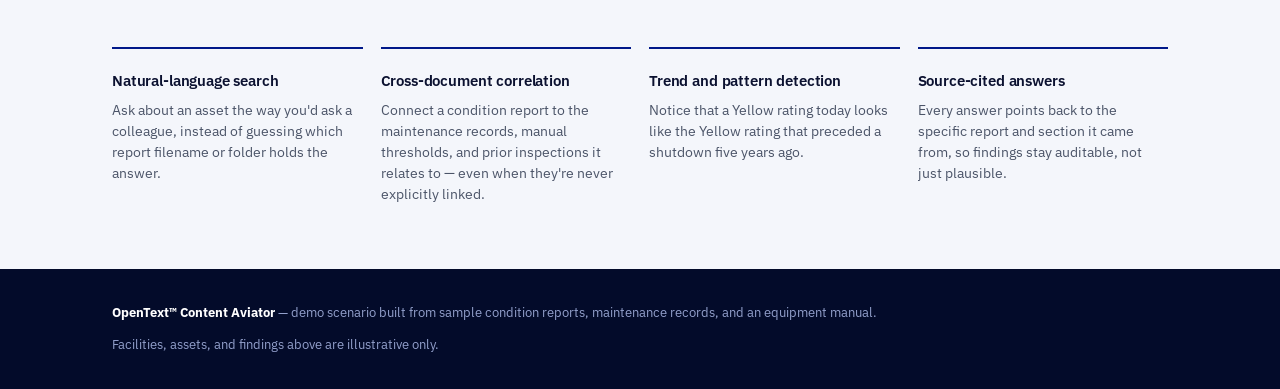
==== commit 8a1fd964: "Header and footer changes. Nav bar title updates." ====
--- a/aviator-microsite.html
+++ b/aviator-microsite.html
@@ -178,7 +178,7 @@
 
 <nav class="nav">
   <div class="wrap">
-    <div class="brand"><span class="dot"></span><div>OpenText™ Content Aviator<small>Asset condition intelligence — demo scenario</small></div></div>
+    <div class="brand"><span class="dot"></span><div>OpenText™<small>Asset condition intelligence — demo scenario</small></div></div>
     <div class="navlinks">
       <a href="index.html">Home</a>
       <a href="#scenario">Scenario</a>
